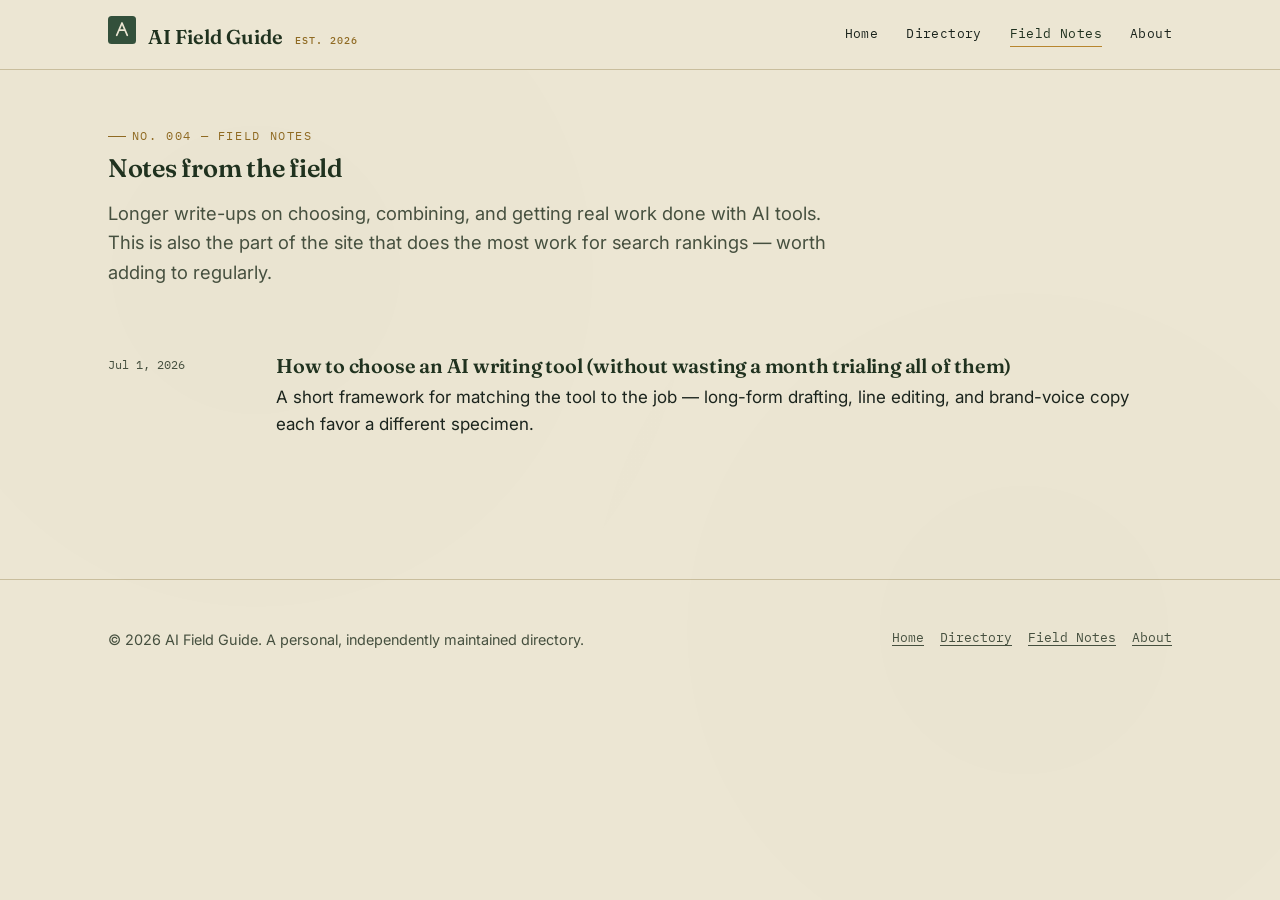
==== blog/index.html @ 1db33ecd "Add files via upload" ====
<!DOCTYPE html>
<html lang="en">
<head>
<meta charset="UTF-8">
<meta name="viewport" content="width=device-width, initial-scale=1.0">
<title>Field Notes — AI Field Guide Blog</title>
<meta name="description" content="Guides and write-ups on choosing and using AI tools, from the team behind the AI Field Guide directory.">
<link rel="canonical" href="https://YOUR-USERNAME.github.io/ai-field-guide/blog/index.html">
<link rel="icon" href="data:image/svg+xml,%3Csvg xmlns='http://www.w3.org/2000/svg' viewBox='0 0 32 32'%3E%3Crect width='32' height='32' rx='4' fill='%2333503B'/%3E%3Cpath d='M10 22 L16 8 L22 22 M12.5 16 H19.5' stroke='%23ECE6D3' stroke-width='2' fill='none' stroke-linecap='round' stroke-linejoin='round'/%3E%3C/svg%3E">
<link rel="preconnect" href="https://fonts.googleapis.com">
<link rel="preconnect" href="https://fonts.gstatic.com" crossorigin>
<link href="https://fonts.googleapis.com/css2?family=Fraunces:opsz,wght@9..144,500;9..144,600&family=Inter:wght@400;500;600&family=IBM+Plex+Mono:wght@400;500&display=swap" rel="stylesheet">
<link rel="stylesheet" href="../assets/style.css">
</head>
<body>

<header class="site-header">
  <div class="wrap">
    <a href="../index.html" class="brand">
      <svg class="brand-mark" viewBox="0 0 32 32"><rect width="32" height="32" rx="4" fill="#33503B"/><path d="M10 22 L16 8 L22 22 M12.5 16 H19.5" stroke="#ECE6D3" stroke-width="2" fill="none" stroke-linecap="round" stroke-linejoin="round"/></svg>
      AI Field Guide <small>Est. 2026</small>
    </a>
    <button class="nav-toggle" aria-expanded="false" aria-controls="primary-nav" id="navToggle">Menu</button>
    <nav class="primary-nav" id="primary-nav">
      <a href="../index.html">Home</a>
      <a href="../tools.html">Directory</a>
      <a href="index.html" aria-current="page">Field Notes</a>
      <a href="../about.html">About</a>
    </nav>
  </div>
</header>

<main>
  <section>
    <div class="wrap">
      <p class="eyebrow">No. 004 — Field notes</p>
      <h1>Notes from the field</h1>
      <p class="lede">Longer write-ups on choosing, combining, and getting real work done with AI tools. This is also the part of the site that does the most work for search rankings — worth adding to regularly.</p>

      <div class="notes-list" style="margin-top: 2.5rem;">
        <a class="note-row" href="how-to-choose-an-ai-writing-tool.html">
          <time datetime="2026-07-01">Jul 1, 2026</time>
          <div>
            <h3>How to choose an AI writing tool (without wasting a month trialing all of them)</h3>
            <p>A short framework for matching the tool to the job — long-form drafting, line editing, and brand-voice copy each favor a different specimen.</p>
          </div>
        </a>
      </div>
    </div>
  </section>
</main>

<footer class="site-footer">
  <div class="wrap footer-grid">
    <div>© 2026 AI Field Guide. A personal, independently maintained directory.</div>
    <nav>
      <a href="../index.html">Home</a>
      <a href="../tools.html">Directory</a>
      <a href="index.html">Field Notes</a>
      <a href="../about.html">About</a>
    </nav>
  </div>
</footer>

<script src="../assets/script.js"></script>
</body>
</html>
---- assets/style.css ----
/* ===================================================================
   AI FIELD GUIDE — design system
   A catalog/specimen aesthetic: warm paper ground, forest ink,
   ochre stamps, hairline rules. Built like a naturalist's index,
   not a SaaS landing page.
=================================================================== */

:root {
  /* --- palette --- */
  --paper:      #ECE6D3;   /* warm khaki-paper ground */
  --paper-card: #F6F2E4;   /* lighter card stock */
  --ink:        #1B241D;   /* near-black forest ink, body text */
  --ink-soft:   #46503F;   /* secondary text */
  --forest:     #33503B;   /* deep green — primary accent, headers */
  --forest-dark:#20321F;
  --ochre:      #B8862E;   /* mustard stamp accent */
  --ochre-dark: #8F6A22;
  --slate:      #3E5866;   /* tertiary accent — links */
  --rule:       #C9BE9D;   /* hairline rule / borders */
  --rule-soft:  #DAD2B6;

  /* --- type --- */
  --display: "Fraunces", "Iowan Old Style", Georgia, serif;
  --body:    "Inter", "Helvetica Neue", Arial, sans-serif;
  --mono:    "IBM Plex Mono", "SFMono-Regular", Menlo, monospace;

  /* --- scale --- */
  --space-1: 0.5rem;
  --space-2: 1rem;
  --space-3: 1.75rem;
  --space-4: 3rem;
  --space-5: 5rem;

  --radius: 3px;
}

* { box-sizing: border-box; }

html {
  scroll-behavior: smooth;
}

@media (prefers-reduced-motion: reduce) {
  html { scroll-behavior: auto; }
  * { animation: none !important; transition: none !important; }
}

body {
  margin: 0;
  background: var(--paper);
  color: var(--ink);
  font-family: var(--body);
  font-size: 17px;
  line-height: 1.6;
  -webkit-font-smoothing: antialiased;
}

/* subtle paper grain so the ground doesn't feel flat/digital */
body::before {
  content: "";
  position: fixed;
  inset: 0;
  pointer-events: none;
  z-index: 0;
  opacity: 0.5;
  background-image:
    radial-gradient(circle at 20% 30%, rgba(27,36,29,0.02) 0, transparent 40%),
    radial-gradient(circle at 80% 70%, rgba(27,36,29,0.02) 0, transparent 40%);
}

img { max-width: 100%; display: block; }

a { color: var(--slate); text-decoration-thickness: 1px; text-underline-offset: 3px; }
a:hover { color: var(--forest-dark); }

a:focus-visible,
button:focus-visible,
input:focus-visible,
[tabindex]:focus-visible {
  outline: 2px solid var(--ochre-dark);
  outline-offset: 2px;
}

h1, h2, h3, h4 {
  font-family: var(--display);
  font-weight: 600;
  color: var(--forest-dark);
  margin: 0 0 var(--space-2);
  line-height: 1.15;
  letter-spacing: -0.01em;
}

p { margin: 0 0 var(--space-2); color: var(--ink); }
.lede { font-size: 1.15rem; color: var(--ink-soft); max-width: 62ch; }

.wrap {
  max-width: 1120px;
  margin: 0 auto;
  padding: 0 var(--space-3);
  position: relative;
  z-index: 1;
}

.eyebrow {
  font-family: var(--mono);
  font-size: 0.72rem;
  letter-spacing: 0.14em;
  text-transform: uppercase;
  color: var(--ochre-dark);
  display: inline-flex;
  align-items: center;
  gap: 0.5em;
  margin-bottom: var(--space-1);
}
.eyebrow::before {
  content: "";
  width: 18px;
  height: 1px;
  background: var(--ochre-dark);
  display: inline-block;
}

/* ---------------- header / nav ---------------- */
.site-header {
  border-bottom: 1px solid var(--rule);
  position: sticky;
  top: 0;
  background: var(--paper);
  z-index: 10;
}
.site-header .wrap {
  display: flex;
  align-items: center;
  justify-content: space-between;
  padding-top: var(--space-2);
  padding-bottom: var(--space-2);
}
.brand {
  display: flex;
  align-items: baseline;
  gap: 0.6em;
  font-family: var(--display);
  font-size: 1.25rem;
  font-weight: 600;
  color: var(--forest-dark);
  text-decoration: none;
}
.brand-mark {
  width: 28px; height: 28px;
  flex: none;
}
.brand small {
  font-family: var(--mono);
  font-size: 0.6rem;
  letter-spacing: 0.1em;
  text-transform: uppercase;
  color: var(--ochre-dark);
  font-weight: 500;
}
nav.primary-nav {
  display: flex;
  gap: var(--space-3);
  font-family: var(--mono);
  font-size: 0.82rem;
  letter-spacing: 0.03em;
}
nav.primary-nav a {
  color: var(--ink);
  text-decoration: none;
  padding-bottom: 2px;
  border-bottom: 1px solid transparent;
}
nav.primary-nav a:hover,
nav.primary-nav a[aria-current="page"] {
  color: var(--forest-dark);
  border-bottom-color: var(--ochre);
}
.nav-toggle { display: none; }

@media (max-width: 720px) {
  nav.primary-nav {
    position: fixed;
    inset: 56px 0 0 0;
    background: var(--paper);
    flex-direction: column;
    padding: var(--space-3);
    gap: var(--space-2);
    font-size: 1rem;
    transform: translateY(-8px);
    opacity: 0;
    pointer-events: none;
    transition: opacity 0.18s ease, transform 0.18s ease;
  }
  nav.primary-nav.open {
    opacity: 1;
    transform: translateY(0);
    pointer-events: auto;
  }
  .nav-toggle {
    display: inline-flex;
    background: none;
    border: 1px solid var(--rule);
    border-radius: var(--radius);
    padding: 0.4em 0.6em;
    font-family: var(--mono);
    cursor: pointer;
  }
}

/* ---------------- hero ---------------- */
.hero {
  padding: var(--space-5) 0 var(--space-4);
  border-bottom: 1px solid var(--rule);
}
.hero-grid {
  display: grid;
  grid-template-columns: 1.3fr 1fr;
  gap: var(--space-4);
  align-items: end;
}
.hero h1 {
  font-size: clamp(2.4rem, 5vw, 3.6rem);
  max-width: 14ch;
}
.hero .index-card {
  justify-self: end;
}
@media (max-width: 860px) {
  .hero-grid { grid-template-columns: 1fr; }
  .hero .index-card { justify-self: start; }
}

/* the signature "specimen index card" — used in the hero and as a
   recurring motif (about page, blog byline block) */
.index-card {
  background: var(--paper-card);
  border: 1px solid var(--rule);
  border-radius: var(--radius);
  padding: var(--space-3);
  width: 260px;
  position: relative;
  box-shadow: 3px 3px 0 rgba(27,36,29,0.05);
}
.index-card::after {
  content: "";
  position: absolute;
  top: 10px; right: 10px;
  width: 34px; height: 34px;
  border-radius: 50%;
  border: 1.5px dashed var(--ochre);
  opacity: 0.6;
}
.index-card dl {
  margin: 0;
  font-family: var(--mono);
  font-size: 0.76rem;
}
.index-card dt {
  color: var(--ochre-dark);
  text-transform: uppercase;
  letter-spacing: 0.06em;
  margin-top: var(--space-1);
}
.index-card dt:first-child { margin-top: 0; }
.index-card dd { margin: 0.15em 0 0; color: var(--ink); }

/* ---------------- buttons ---------------- */
.btn {
  display: inline-flex;
  align-items: center;
  gap: 0.5em;
  font-family: var(--mono);
  font-size: 0.85rem;
  letter-spacing: 0.02em;
  padding: 0.75em 1.3em;
  border-radius: var(--radius);
  border: 1px solid var(--forest-dark);
  text-decoration: none;
  color: var(--paper);
  background: var(--forest-dark);
  transition: background 0.15s ease, color 0.15s ease;
}
.btn:hover { background: var(--forest); color: var(--paper); }
.btn.ghost {
  background: transparent;
  color: var(--forest-dark);
}
.btn.ghost:hover { background: var(--forest-dark); color: var(--paper); }

/* ---------------- section scaffolding ---------------- */
section { padding: var(--space-4) 0; }
section + section { border-top: 1px solid var(--rule); }
.section-head {
  display: flex;
  justify-content: space-between;
  align-items: flex-end;
  gap: var(--space-2);
  margin-bottom: var(--space-3);
  flex-wrap: wrap;
}

/* ---------------- specimen (tool) cards ---------------- */
.specimen-grid {
  display: grid;
  grid-template-columns: repeat(3, 1fr);
  gap: var(--space-3);
}
@media (max-width: 900px) { .specimen-grid { grid-template-columns: repeat(2, 1fr); } }
@media (max-width: 620px) { .specimen-grid { grid-template-columns: 1fr; } }

.specimen {
  border: 1px solid var(--rule);
  background: var(--paper-card);
  border-radius: var(--radius);
  padding: var(--space-2) var(--space-2) var(--space-3);
  display: flex;
  flex-direction: column;
  gap: 0.6em;
}
.specimen .no {
  font-family: var(--mono);
  font-size: 0.72rem;
  color: var(--ochre-dark);
  letter-spacing: 0.06em;
}
.specimen h3 { font-size: 1.15rem; margin-bottom: 0.1em; }
.specimen .family {
  font-family: var(--mono);
  font-size: 0.7rem;
  text-transform: uppercase;
  letter-spacing: 0.06em;
  color: var(--ink-soft);
  border-bottom: 1px solid var(--rule-soft);
  padding-bottom: 0.6em;
  margin-bottom: 0.2em;
}
.specimen p { font-size: 0.94rem; color: var(--ink-soft); margin-bottom: 0.4em; flex: 1; }
.specimen .visit {
  font-family: var(--mono);
  font-size: 0.78rem;
  text-decoration: none;
  border-top: 1px dashed var(--rule);
  padding-top: 0.6em;
}
.specimen .visit::after { content: " →"; }

.family-block { padding-top: var(--space-4); scroll-margin-top: 90px; }
.family-block:first-child { padding-top: 0; }
.family-block + .family-block { border-top: 1px solid var(--rule-soft); }
.family-block .section-head h2 { margin-bottom: 0.2em; }
.family-block .section-head p.lede { margin: 0; font-size: 0.98rem; }

/* category filter chips (tools.html) */
.filters {
  display: flex;
  flex-wrap: wrap;
  gap: 0.6em;
  margin-bottom: var(--space-3);
}
.filters button,
.filters a {
  font-family: var(--mono);
  font-size: 0.78rem;
  background: transparent;
  border: 1px solid var(--rule);
  color: var(--ink-soft);
  padding: 0.5em 1em;
  border-radius: 999px;
  cursor: pointer;
  text-decoration: none;
}
.filters button.active,
.filters button:hover,
.filters a:hover {
  border-color: var(--forest-dark);
  color: var(--forest-dark);
  background: rgba(51,80,59,0.06);
}

/* ---------------- field notes (blog) list ---------------- */
.notes-list { display: flex; flex-direction: column; }
.note-row {
  display: grid;
  grid-template-columns: 140px 1fr;
  gap: var(--space-3);
  padding: var(--space-3) 0;
  border-top: 1px solid var(--rule-soft);
  text-decoration: none;
  color: inherit;
}
.note-row:first-child { border-top: none; }
.note-row time {
  font-family: var(--mono);
  font-size: 0.78rem;
  color: var(--ink-soft);
}
.note-row h3 { margin-bottom: 0.3em; }
.note-row:hover h3 { color: var(--slate); }
@media (max-width: 600px) { .note-row { grid-template-columns: 1fr; gap: 0.4em; } }

/* ---------------- article (single post) ---------------- */
article.post { max-width: 68ch; margin: 0 auto; }
article.post .post-meta {
  font-family: var(--mono);
  font-size: 0.78rem;
  color: var(--ink-soft);
  margin-bottom: var(--space-2);
}
article.post h2 { margin-top: var(--space-4); font-size: 1.5rem; }
article.post ul { padding-left: 1.2em; }
article.post li { margin-bottom: 0.4em; }

/* ---------------- footer ---------------- */
.site-footer {
  border-top: 1px solid var(--rule);
  padding: var(--space-4) 0;
  margin-top: var(--space-4);
}
.footer-grid {
  display: flex;
  justify-content: space-between;
  gap: var(--space-3);
  flex-wrap: wrap;
  font-size: 0.9rem;
  color: var(--ink-soft);
}
.footer-grid nav { display: flex; gap: var(--space-2); font-family: var(--mono); font-size: 0.8rem; }
.footer-grid nav a { color: var(--ink-soft); }

/* ---------------- misc utility ---------------- */
.two-col {
  display: grid;
  grid-template-columns: 1fr 1fr;
  gap: var(--space-4);
}
@media (max-width: 760px) { .two-col { grid-template-columns: 1fr; } }

.tag-list { display: flex; flex-wrap: wrap; gap: 0.5em; }
.tag {
  font-family: var(--mono);
  font-size: 0.72rem;
  border: 1px solid var(--rule);
  padding: 0.3em 0.7em;
  border-radius: 999px;
  color: var(--ink-soft);
}
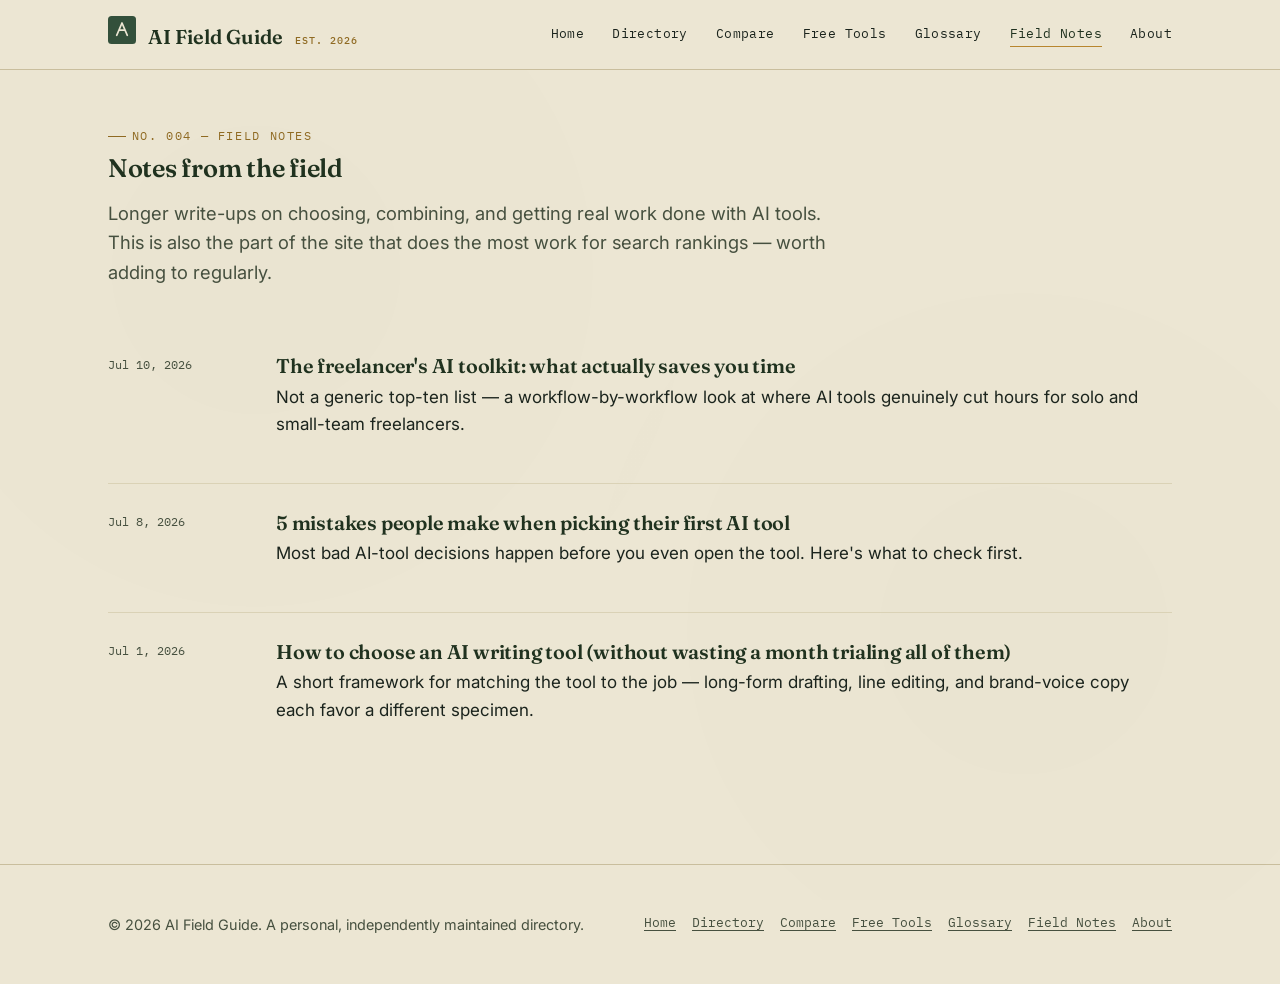
==== commit 6e941f9c: "Add files via upload" ====
--- a/blog/index.html
+++ b/blog/index.html
@@ -5,7 +5,7 @@
 <meta name="viewport" content="width=device-width, initial-scale=1.0">
 <title>Field Notes — AI Field Guide Blog</title>
 <meta name="description" content="Guides and write-ups on choosing and using AI tools, from the team behind the AI Field Guide directory.">
-<link rel="canonical" href="https://YOUR-USERNAME.github.io/ai-field-guide/blog/index.html">
+<link rel="canonical" href="https://k45877815-dev.github.io/ai-field-guide/blog/index.html">
 <link rel="icon" href="data:image/svg+xml,%3Csvg xmlns='http://www.w3.org/2000/svg' viewBox='0 0 32 32'%3E%3Crect width='32' height='32' rx='4' fill='%2333503B'/%3E%3Cpath d='M10 22 L16 8 L22 22 M12.5 16 H19.5' stroke='%23ECE6D3' stroke-width='2' fill='none' stroke-linecap='round' stroke-linejoin='round'/%3E%3C/svg%3E">
 <link rel="preconnect" href="https://fonts.googleapis.com">
 <link rel="preconnect" href="https://fonts.gstatic.com" crossorigin>
@@ -24,6 +24,9 @@
     <nav class="primary-nav" id="primary-nav">
       <a href="../index.html">Home</a>
       <a href="../tools.html">Directory</a>
+      <a href="../compare.html">Compare</a>
+      <a href="../free-tools.html">Free Tools</a>
+      <a href="../glossary.html">Glossary</a>
       <a href="index.html" aria-current="page">Field Notes</a>
       <a href="../about.html">About</a>
     </nav>
@@ -38,6 +41,20 @@
       <p class="lede">Longer write-ups on choosing, combining, and getting real work done with AI tools. This is also the part of the site that does the most work for search rankings — worth adding to regularly.</p>
 
       <div class="notes-list" style="margin-top: 2.5rem;">
+        <a class="note-row" href="best-ai-tools-for-freelancers.html">
+          <time datetime="2026-07-10">Jul 10, 2026</time>
+          <div>
+            <h3>The freelancer's AI toolkit: what actually saves you time</h3>
+            <p>Not a generic top-ten list — a workflow-by-workflow look at where AI tools genuinely cut hours for solo and small-team freelancers.</p>
+          </div>
+        </a>
+        <a class="note-row" href="common-ai-tool-mistakes.html">
+          <time datetime="2026-07-08">Jul 8, 2026</time>
+          <div>
+            <h3>5 mistakes people make when picking their first AI tool</h3>
+            <p>Most bad AI-tool decisions happen before you even open the tool. Here's what to check first.</p>
+          </div>
+        </a>
         <a class="note-row" href="how-to-choose-an-ai-writing-tool.html">
           <time datetime="2026-07-01">Jul 1, 2026</time>
           <div>
@@ -56,6 +73,9 @@
     <nav>
       <a href="../index.html">Home</a>
       <a href="../tools.html">Directory</a>
+      <a href="../compare.html">Compare</a>
+      <a href="../free-tools.html">Free Tools</a>
+      <a href="../glossary.html">Glossary</a>
       <a href="index.html">Field Notes</a>
       <a href="../about.html">About</a>
     </nav>
--- a/assets/style.css
+++ b/assets/style.css
@@ -444,3 +444,110 @@
   border-radius: 999px;
   color: var(--ink-soft);
 }
+
+/* ---------------- callout / cross-link box ---------------- */
+.callout {
+  border: 1px solid var(--rule);
+  border-left: 3px solid var(--ochre);
+  background: var(--paper-card);
+  padding: var(--space-2) var(--space-3);
+  border-radius: var(--radius);
+  margin: var(--space-3) 0;
+}
+.callout p { margin: 0; }
+.callout .eyebrow { margin-bottom: 0.3em; }
+
+/* ---------------- comparison table ---------------- */
+.compare-table-wrap { overflow-x: auto; margin: var(--space-3) 0; }
+table.compare-table {
+  width: 100%;
+  border-collapse: collapse;
+  font-size: 0.92rem;
+  min-width: 560px;
+}
+table.compare-table th,
+table.compare-table td {
+  text-align: left;
+  padding: 0.9em 1em;
+  border: 1px solid var(--rule);
+  vertical-align: top;
+}
+table.compare-table thead th {
+  background: var(--forest-dark);
+  color: var(--paper);
+  font-family: var(--mono);
+  font-size: 0.78rem;
+  text-transform: uppercase;
+  letter-spacing: 0.04em;
+  font-weight: 500;
+}
+table.compare-table tbody th {
+  font-family: var(--mono);
+  font-size: 0.78rem;
+  color: var(--ochre-dark);
+  background: var(--paper-card);
+  white-space: nowrap;
+}
+table.compare-table tbody tr:nth-child(even) td { background: var(--paper-card); }
+
+/* ---------------- glossary ---------------- */
+.glossary-jump {
+  display: flex;
+  flex-wrap: wrap;
+  gap: 0.4em;
+  margin: var(--space-2) 0 var(--space-4);
+}
+.glossary-jump a {
+  font-family: var(--mono);
+  font-size: 0.8rem;
+  border: 1px solid var(--rule);
+  padding: 0.4em 0.8em;
+  border-radius: var(--radius);
+  text-decoration: none;
+  color: var(--ink-soft);
+}
+.glossary-jump a:hover { border-color: var(--forest-dark); color: var(--forest-dark); }
+
+.glossary-entry {
+  padding: var(--space-2) 0;
+  border-top: 1px solid var(--rule-soft);
+  scroll-margin-top: 90px;
+}
+.glossary-entry:first-of-type { border-top: none; }
+.glossary-entry dt {
+  font-family: var(--display);
+  font-size: 1.2rem;
+  color: var(--forest-dark);
+  font-weight: 600;
+}
+.glossary-entry dd { margin: 0.3em 0 0; color: var(--ink-soft); max-width: 65ch; }
+
+/* ---------------- FAQ accordion ---------------- */
+.faq-item {
+  border: 1px solid var(--rule);
+  border-radius: var(--radius);
+  background: var(--paper-card);
+  margin-bottom: 0.8em;
+  padding: 0;
+}
+.faq-item summary {
+  cursor: pointer;
+  padding: 1em 1.2em;
+  font-family: var(--body);
+  font-weight: 600;
+  color: var(--forest-dark);
+  list-style: none;
+  display: flex;
+  justify-content: space-between;
+  align-items: center;
+  gap: 1em;
+}
+.faq-item summary::-webkit-details-marker { display: none; }
+.faq-item summary::after {
+  content: "+";
+  font-family: var(--mono);
+  color: var(--ochre-dark);
+  flex: none;
+}
+.faq-item[open] summary::after { content: "–"; }
+.faq-item .faq-answer { padding: 0 1.2em 1.1em; color: var(--ink-soft); margin: 0; }
